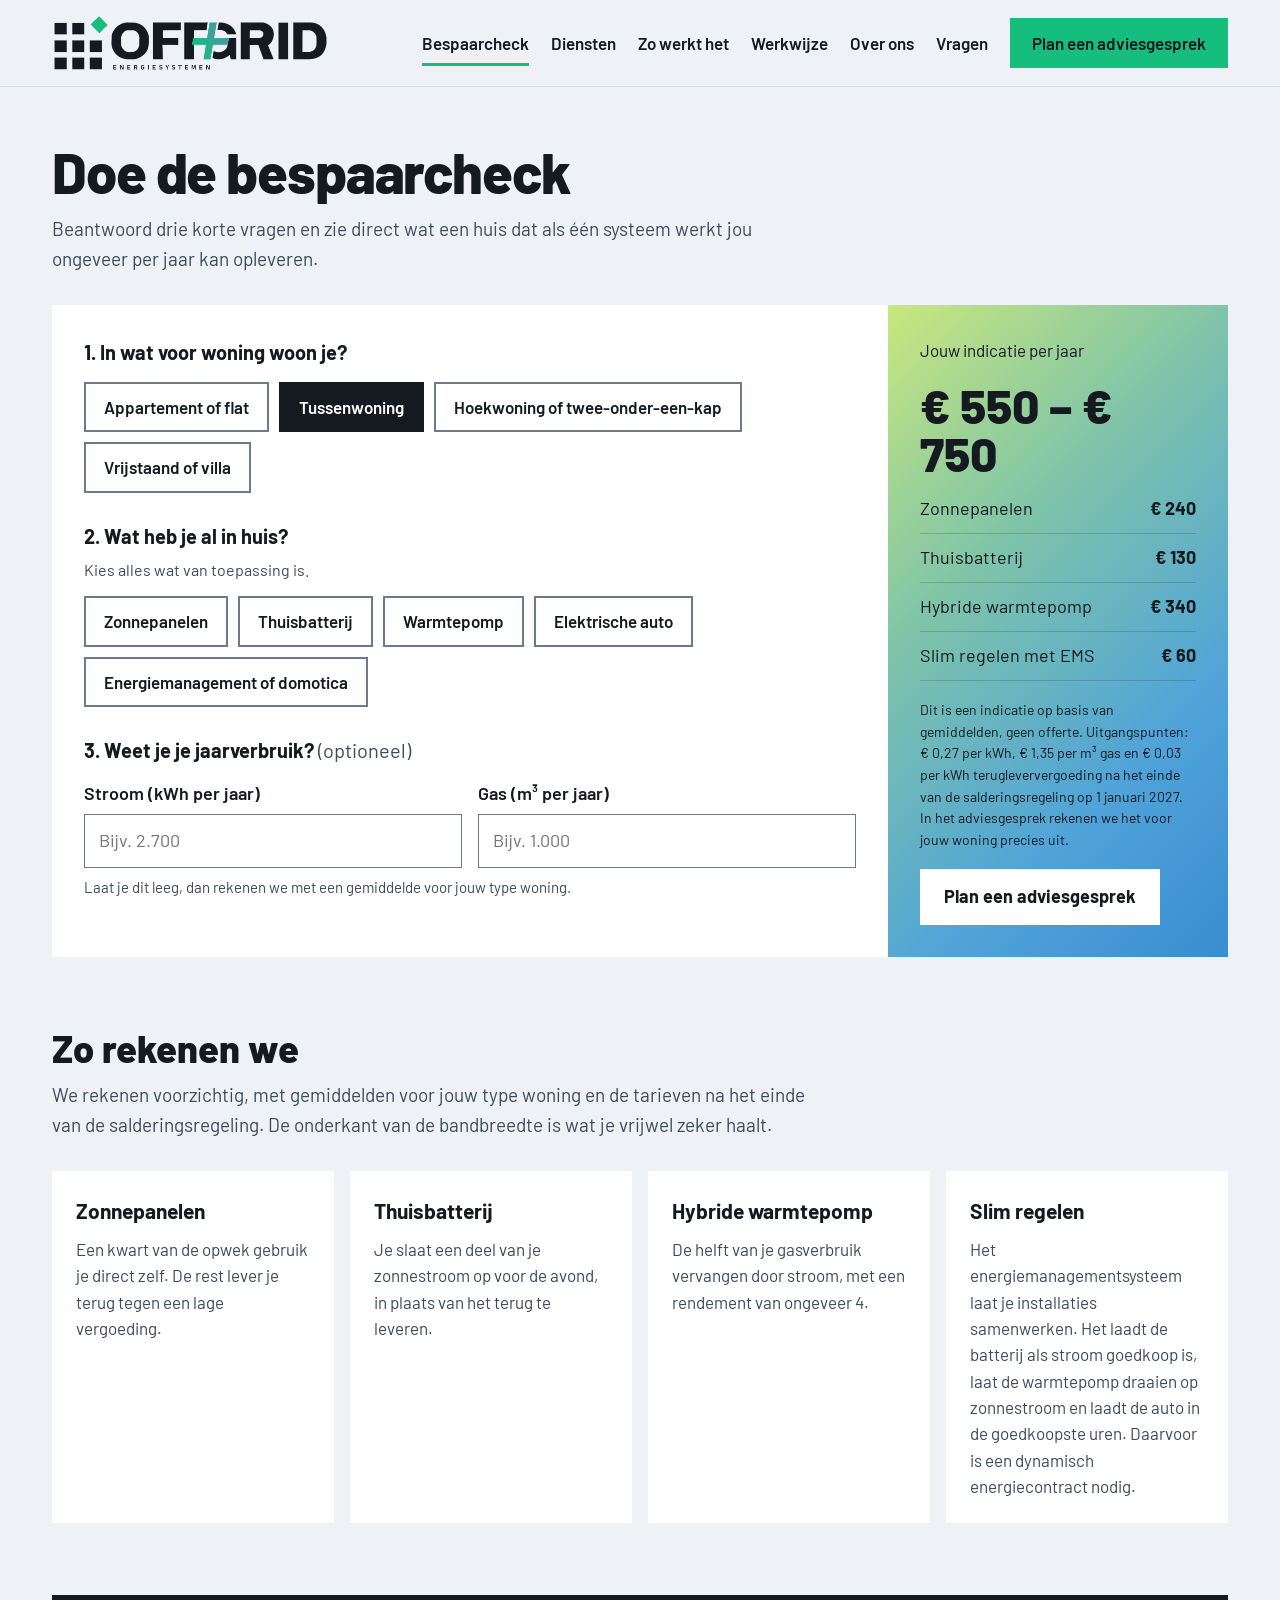
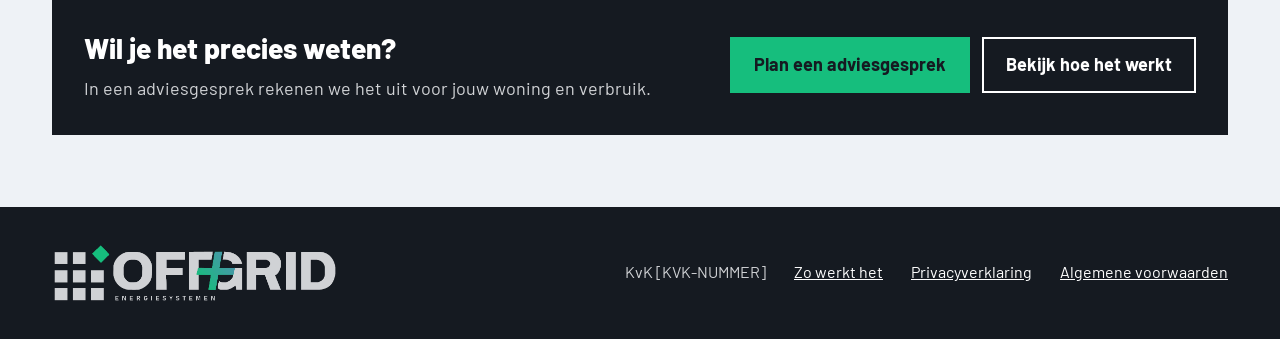
==== bespaarcheck.html @ 95ac4059 "Add files via upload" ====
<!doctype html>
<html lang="nl" class="no-js">
<head>
<meta charset="utf-8">
<meta name="viewport" content="width=device-width, initial-scale=1">
<title>Bespaarcheck | Off-grid Energiesystemen</title>
<meta name="description" content="Bereken in drie vragen wat zonnepanelen, een thuisbatterij, een warmtepomp en slim regelen jou per jaar kunnen opleveren.">
<meta name="theme-color" content="#151A21">
<link rel="icon" href="assets/images/favicon.svg" type="image/svg+xml">
<script>document.documentElement.className = document.documentElement.className.replace('no-js', 'js');</script>
<link rel="preconnect" href="https://fonts.googleapis.com">
<link rel="preconnect" href="https://fonts.gstatic.com" crossorigin>
<link rel="stylesheet" href="https://fonts.googleapis.com/css2?family=Barlow:wght@400;500;600;700;800&amp;display=swap">
<link rel="stylesheet" href="assets/css/style.css">
<script src="assets/js/main.js" defer></script>
</head>
<body>
<div class="og-root" style="font-family: 'Barlow', 'DIN Alternate', 'Helvetica Neue', sans-serif; color: #151A21; background: #EEF2F6; font-size: 18px; line-height: 1.55">

<header style="position: sticky; top: 0; z-index: 20; background: #EEF2F6; border-bottom: 1px solid #D3DCE5">
<div style="max-width: 1240px; margin: 0 auto; padding: 14px var(--gutter); display: flex; flex-wrap: wrap; align-items: center; justify-content: space-between; gap: 16px">
<a href="index.html" aria-label="Off-grid Energiesystemen, naar de homepage" style="display: block; line-height: 0">
<img src="assets/images/logo-licht.png" class="og-hdr-logo" alt="Off-grid Energiesystemen" style="height: 58px; width: auto">
</a>
<nav aria-label="Hoofdmenu" style="display: flex; flex-wrap: wrap; align-items: center; gap: 8px 22px; font-weight: 600; font-size: 17px">
<a class="og-navlink" href="bespaarcheck.html" aria-current="page" style="text-decoration: none; padding: 10px 0; box-shadow: inset 0 -3px 0 #16BE7D">Bespaarcheck</a>
<a class="og-navlink" href="index.html#diensten" style="text-decoration: none; padding: 10px 0">Diensten</a>
<a class="og-navlink" href="systeem.html" style="text-decoration: none; padding: 10px 0">Zo werkt het</a>
<a class="og-navlink" href="index.html#werkwijze" style="text-decoration: none; padding: 10px 0">Werkwijze</a>
<a class="og-navlink" href="index.html#over-ons" style="text-decoration: none; padding: 10px 0">Over ons</a>
<a class="og-navlink" href="index.html#vragen" style="text-decoration: none; padding: 10px 0">Vragen</a>
<a class="og-btn og-hdr-cta" href="index.html#contact" style="text-decoration: none; padding: 12px 22px; background: #16BE7D; color: #151A21"><span class="og-lg">Plan een adviesgesprek</span><span class="og-sm">Adviesgesprek</span></a>
</nav>
</div>
</header>

<main>
<section id="bespaarcheck" style="max-width: 1240px; margin: 0 auto; padding: 56px var(--gutter) 0">
<h1 style="margin: 0; font-size: clamp(36px, 4.6vw, 56px); line-height: 1.02; font-weight: 800; letter-spacing: -0.02em">Doe de bespaarcheck</h1>
<p style="margin: 14px 0 0; font-size: 19px; color: #3D4A5C; max-width: 40em">Beantwoord drie korte vragen en zie direct wat een huis dat als één systeem werkt jou ongeveer per jaar kan opleveren.</p>
<div style="margin-top: 32px; display: flex; flex-wrap: wrap; background: #FFFFFF">
<div style="flex: 999 1 520px; min-width: 0; padding: 32px; display: flex; flex-direction: column; gap: 28px">
<fieldset style="margin: 0; padding: 0; border: 0; min-width: 0">
<legend style="padding: 0; font-size: 20px; font-weight: 700">1. In wat voor woning woon je?</legend>
<div style="margin-top: 14px; display: flex; flex-wrap: wrap; gap: 10px">
<button type="button" class="bc-opt" data-type="flat" aria-pressed="false" style="font: inherit; font-weight: 600; font-size: 17px; min-height: 48px; padding: 10px 18px; cursor: pointer; background: #FFFFFF; color: #151A21; border: 2px solid #6B7A8C">Appartement of flat</button>
<button type="button" class="bc-opt" data-type="tussen" aria-pressed="true" style="font: inherit; font-weight: 600; font-size: 17px; min-height: 48px; padding: 10px 18px; cursor: pointer; background: #FFFFFF; color: #151A21; border: 2px solid #6B7A8C">Tussenwoning</button>
<button type="button" class="bc-opt" data-type="hoek" aria-pressed="false" style="font: inherit; font-weight: 600; font-size: 17px; min-height: 48px; padding: 10px 18px; cursor: pointer; background: #FFFFFF; color: #151A21; border: 2px solid #6B7A8C">Hoekwoning of twee-onder-een-kap</button>
<button type="button" class="bc-opt" data-type="vrij" aria-pressed="false" style="font: inherit; font-weight: 600; font-size: 17px; min-height: 48px; padding: 10px 18px; cursor: pointer; background: #FFFFFF; color: #151A21; border: 2px solid #6B7A8C">Vrijstaand of villa</button>
</div>
</fieldset>
<fieldset style="margin: 0; padding: 0; border: 0; min-width: 0">
<legend style="padding: 0; font-size: 20px; font-weight: 700">2. Wat heb je al in huis?</legend>
<p style="margin: 6px 0 0; color: #3D4A5C; font-size: 16px">Kies alles wat van toepassing is.</p>
<div style="margin-top: 14px; display: flex; flex-wrap: wrap; gap: 10px">
<button type="button" class="bc-opt" data-feat="pv" aria-pressed="false" style="font: inherit; font-weight: 600; font-size: 17px; min-height: 48px; padding: 10px 18px; cursor: pointer; background: #FFFFFF; color: #151A21; border: 2px solid #6B7A8C">Zonnepanelen</button>
<button type="button" class="bc-opt" data-feat="bat" aria-pressed="false" style="font: inherit; font-weight: 600; font-size: 17px; min-height: 48px; padding: 10px 18px; cursor: pointer; background: #FFFFFF; color: #151A21; border: 2px solid #6B7A8C">Thuisbatterij</button>
<button type="button" class="bc-opt" data-feat="wp" aria-pressed="false" style="font: inherit; font-weight: 600; font-size: 17px; min-height: 48px; padding: 10px 18px; cursor: pointer; background: #FFFFFF; color: #151A21; border: 2px solid #6B7A8C">Warmtepomp</button>
<button type="button" class="bc-opt" data-feat="ev" aria-pressed="false" style="font: inherit; font-weight: 600; font-size: 17px; min-height: 48px; padding: 10px 18px; cursor: pointer; background: #FFFFFF; color: #151A21; border: 2px solid #6B7A8C">Elektrische auto</button>
<button type="button" class="bc-opt" data-feat="ems" aria-pressed="false" style="font: inherit; font-weight: 600; font-size: 17px; min-height: 48px; padding: 10px 18px; cursor: pointer; background: #FFFFFF; color: #151A21; border: 2px solid #6B7A8C">Energiemanagement of domotica</button>
</div>
</fieldset>
<fieldset style="margin: 0; padding: 0; border: 0; min-width: 0">
<legend style="padding: 0; font-size: 20px; font-weight: 700">3. Weet je je jaarverbruik? <span style="font-weight: 400; color: #3D4A5C">(optioneel)</span></legend>
<div style="margin-top: 14px; display: grid; grid-template-columns: repeat(auto-fit, minmax(min(200px, 100%), 1fr)); gap: 16px">
<div style="display: flex; flex-direction: column; gap: 6px">
<label for="bc-kwh" style="font-weight: 600">Stroom (kWh per jaar)</label>
<input id="bc-kwh" type="number" inputmode="numeric" min="0" step="100" placeholder="Bijv. 2.700" style="font: inherit; padding: 12px 14px; border: 1px solid #6B7A8C; background: #FFFFFF; min-height: 48px; box-sizing: border-box">
</div>
<div style="display: flex; flex-direction: column; gap: 6px">
<label for="bc-gas" style="font-weight: 600">Gas (m³ per jaar)</label>
<input id="bc-gas" type="number" inputmode="numeric" min="0" step="50" placeholder="Bijv. 1.000" style="font: inherit; padding: 12px 14px; border: 1px solid #6B7A8C; background: #FFFFFF; min-height: 48px; box-sizing: border-box">
</div>
</div>
<p style="margin: 8px 0 0; color: #3D4A5C; font-size: 15px">Laat je dit leeg, dan rekenen we met een gemiddelde voor jouw type woning.</p>
</fieldset>
</div>
<div aria-live="polite" style="flex: 1 1 340px; min-width: 0; background: linear-gradient(135deg, #C9E77E 0%, #7FC4A9 35%, #4FA3D9 72%, #3A8DD0 100%); color: #151A21; padding: 32px; display: flex; flex-direction: column; gap: 18px">
<p style="margin: 0; font-size: 17px; color: #151A21">Jouw indicatie per jaar</p>
<p id="bc-range" style="margin: 0; font-size: clamp(36px, 4vw, 48px); line-height: 1; font-weight: 800; color: #151A21">&nbsp;</p>
<ul id="bc-lines" style="list-style: none; margin: 0; padding: 0; display: flex; flex-direction: column; gap: 10px"></ul>
<p id="bc-empty" hidden style="margin: 0; color: #151A21">Je hebt al veel in huis. De winst zit nu in de afstemming en het onderhoud van je installaties. In een adviesgesprek kijken we waar nog ruimte zit.</p>
<p style="margin: 0; font-size: 14px; color: #151A21">Dit is een indicatie op basis van gemiddelden, geen offerte. Uitgangspunten: <span id="bc-assump"></span>. In het adviesgesprek rekenen we het voor jouw woning precies uit.</p>
<a class="og-btn" href="index.html#contact" style="align-self: flex-start; text-decoration: none; font-weight: 700; padding: 14px 24px; background: #FFFFFF; color: #151A21">Plan een adviesgesprek</a>
</div>
</div>
</section>

<section id="uitgangspunten" style="max-width: 1240px; margin: 0 auto; padding: 72px var(--gutter) 0">
<h2 style="margin: 0; font-size: clamp(28px, 3vw, 38px); line-height: 1.05; font-weight: 800">Zo rekenen we</h2>
<p style="margin: 12px 0 0; font-size: 19px; color: #3D4A5C; max-width: 40em">We rekenen voorzichtig, met gemiddelden voor jouw type woning en de tarieven na het einde van de salderingsregeling. De onderkant van de bandbreedte is wat je vrijwel zeker haalt.</p>
<div style="margin-top: 32px; display: grid; grid-template-columns: repeat(auto-fit, minmax(min(280px, 100%), 1fr)); gap: 16px">
<div style="background: #FFFFFF; padding: 24px">
<h3 style="margin: 0; font-size: 21px; font-weight: 700">Zonnepanelen</h3>
<p style="margin: 8px 0 0; color: #3D4A5C; font-size: 17px">Een kwart van de opwek gebruik je direct zelf. De rest lever je terug tegen een lage vergoeding.</p>
</div>
<div style="background: #FFFFFF; padding: 24px">
<h3 style="margin: 0; font-size: 21px; font-weight: 700">Thuisbatterij</h3>
<p style="margin: 8px 0 0; color: #3D4A5C; font-size: 17px">Je slaat een deel van je zonnestroom op voor de avond, in plaats van het terug te leveren.</p>
</div>
<div style="background: #FFFFFF; padding: 24px">
<h3 style="margin: 0; font-size: 21px; font-weight: 700">Hybride warmtepomp</h3>
<p style="margin: 8px 0 0; color: #3D4A5C; font-size: 17px">De helft van je gasverbruik vervangen door stroom, met een rendement van ongeveer 4.</p>
</div>
<div style="background: #FFFFFF; padding: 24px">
<h3 style="margin: 0; font-size: 21px; font-weight: 700">Slim regelen</h3>
<p style="margin: 8px 0 0; color: #3D4A5C; font-size: 17px">Het energiemanagementsysteem laat je installaties samenwerken. Het laadt de batterij als stroom goedkoop is, laat de warmtepomp draaien op zonnestroom en laadt de auto in de goedkoopste uren. Daarvoor is een dynamisch energiecontract nodig.</p>
</div>
</div>
</section>

<section style="max-width: 1240px; margin: 0 auto; padding: 72px var(--gutter)">
<div style="background: #151A21; color: #FFFFFF; padding: 32px; display: flex; flex-wrap: wrap; align-items: center; justify-content: space-between; gap: 16px 32px">
<div><h2 style="margin: 0; font-size: 28px; font-weight: 800">Wil je het precies weten?</h2><p style="margin: 4px 0 0; color: #D0D2D5">In een adviesgesprek rekenen we het uit voor jouw woning en verbruik.</p></div>
<div style="display: flex; flex-wrap: wrap; gap: 12px">
<a class="og-btn" href="index.html#contact" style="text-decoration: none; padding: 14px 24px; background: #16BE7D; color: #151A21; font-weight: 700">Plan een adviesgesprek</a>
<a class="og-btn" href="systeem.html" style="text-decoration: none; padding: 12px 22px; border: 2px solid #FFFFFF; color: #FFFFFF; font-weight: 700">Bekijk hoe het werkt</a>
</div>
</div>
</section>

</main>

<footer style="background: #151A21; color: #D0D2D5">
<div style="max-width: 1240px; margin: 0 auto; padding: 36px var(--gutter); display: flex; flex-wrap: wrap; align-items: center; justify-content: space-between; gap: 32px">
<img src="assets/images/logo-donker.png" alt="Off-grid Energiesystemen" style="height: 60px; width: auto">
<div style="display: flex; flex-wrap: wrap; gap: 8px 28px; font-size: 16px">
<span>KvK [KVK-NUMMER]</span>
<a href="systeem.html" style="color: #FFFFFF">Zo werkt het</a>
<a href="#" style="color: #FFFFFF">Privacyverklaring</a>
<a href="#" style="color: #FFFFFF">Algemene voorwaarden</a>
</div>
</div>
</footer>

</div>
</body>
</html>
---- assets/css/style.css ----
*,*::before,*::after{box-sizing:border-box}
body{margin:0}
img,svg{max-width:100%}
html{scroll-behavior:smooth}
a{color:#151A21}a:hover{color:#1A6E9E}
a:focus-visible,button:focus-visible,input:focus-visible,select:focus-visible,textarea:focus-visible{outline:3px solid #1A6E9E;outline-offset:3px}
@media (prefers-reduced-motion: reduce){html{scroll-behavior:auto}}
@keyframes og-flow{to{stroke-dashoffset:-22}}
@keyframes og-spin{to{transform:rotate(360deg)}}
@keyframes og-pulse{0%,100%{opacity:1}50%{opacity:.25}}
@keyframes og-glow{0%,100%{transform:rotate(45deg) scale(1)}50%{transform:rotate(45deg) scale(1.12)}}
@keyframes og-in{from{opacity:0;translate:0 32px}to{opacity:1;translate:0 0}}
@keyframes og-grow{from{transform:scaleY(.2)}to{transform:scaleY(1)}}
@keyframes og-shine{0%,100%{opacity:1}50%{opacity:.55}}
@keyframes og-draw{0%{stroke-dashoffset:1}60%,100%{stroke-dashoffset:0}}
@keyframes og-dia{0%,100%{transform:rotate(45deg) scale(1)}50%{transform:rotate(45deg) scale(1.15)}}
.og-shine{animation:og-shine 3s ease-in-out infinite}
.og-draw{stroke-dasharray:1;animation:og-draw 4s ease-in-out infinite alternate}
.og-dia{transform-box:fill-box;transform-origin:center;animation:og-dia 3.2s ease-in-out infinite}
.og-root{--gutter:32px}
@media (max-width: 900px){.og-navlink{display:none}}
.og-sm{display:none}
@media (max-width: 600px){.og-lg{display:none}.og-sm{display:inline}.og-root{--gutter:20px}.og-hdr-logo{height:38px!important}.og-hdr-cta{padding:10px 14px!important}}
@media (max-width: 380px){.og-hdr-logo{height:32px!important}}
.og-faq summary{list-style:none;position:relative;padding-right:36px!important}
.og-faq summary::-webkit-details-marker{display:none}
.og-faq summary::after{content:"+";position:absolute;right:0;top:50%;translate:0 -50%;font-size:28px;font-weight:400;color:#1A6E9E}
.og-faq[open] summary::after{content:"\2212"}
.og-flow{animation:og-flow 1.1s linear infinite}
.og-spin{transform-box:view-box;animation:og-spin 9s linear infinite}
.og-fan{transform-box:view-box;transform-origin:376px 365px;animation:og-spin 2.4s linear infinite}
.og-pulse{animation:og-pulse 2.4s ease-in-out infinite}
.og-grow{transform-box:fill-box;transform-origin:bottom;animation:og-grow 2.8s ease-in-out infinite alternate}
.og-intro{animation:og-in .8s cubic-bezier(.2,.7,.2,1) both}
.og-lift{transition:transform .25s ease,box-shadow .25s ease}
.og-lift:hover{transform:translateY(-6px);box-shadow:0 18px 40px rgba(28,37,55,.14)}
.og-btn{transition:transform .2s ease,filter .2s ease}
.og-btn:hover{transform:translateY(-2px);filter:brightness(.92)}
.og-lift:hover .og-flow{animation-duration:.5s}
@media (prefers-reduced-motion: reduce){*,*::before,*::after{animation:none!important;transition:none!important}}

/* Scroll-animaties: elementen verschijnen zodra ze in beeld komen (zie main.js) */
/* Bespaarcheck: gekozen knoppen */
.bc-opt[aria-pressed="true"]{background:#151A21!important;color:#FFFFFF!important;border-color:#151A21!important}
.bc-opt[aria-pressed="true"]::before{content:"✓ "}
.bc-opt[data-type][aria-pressed="true"]::before{content:none}
.js .og-reveal{opacity:0;translate:0 28px;transition:opacity .7s ease,translate .7s cubic-bezier(.2,.7,.2,1)}
.js .og-reveal.is-visible{opacity:1;translate:0 0}
@media (prefers-reduced-motion: reduce){.js .og-reveal{opacity:1;translate:none}}
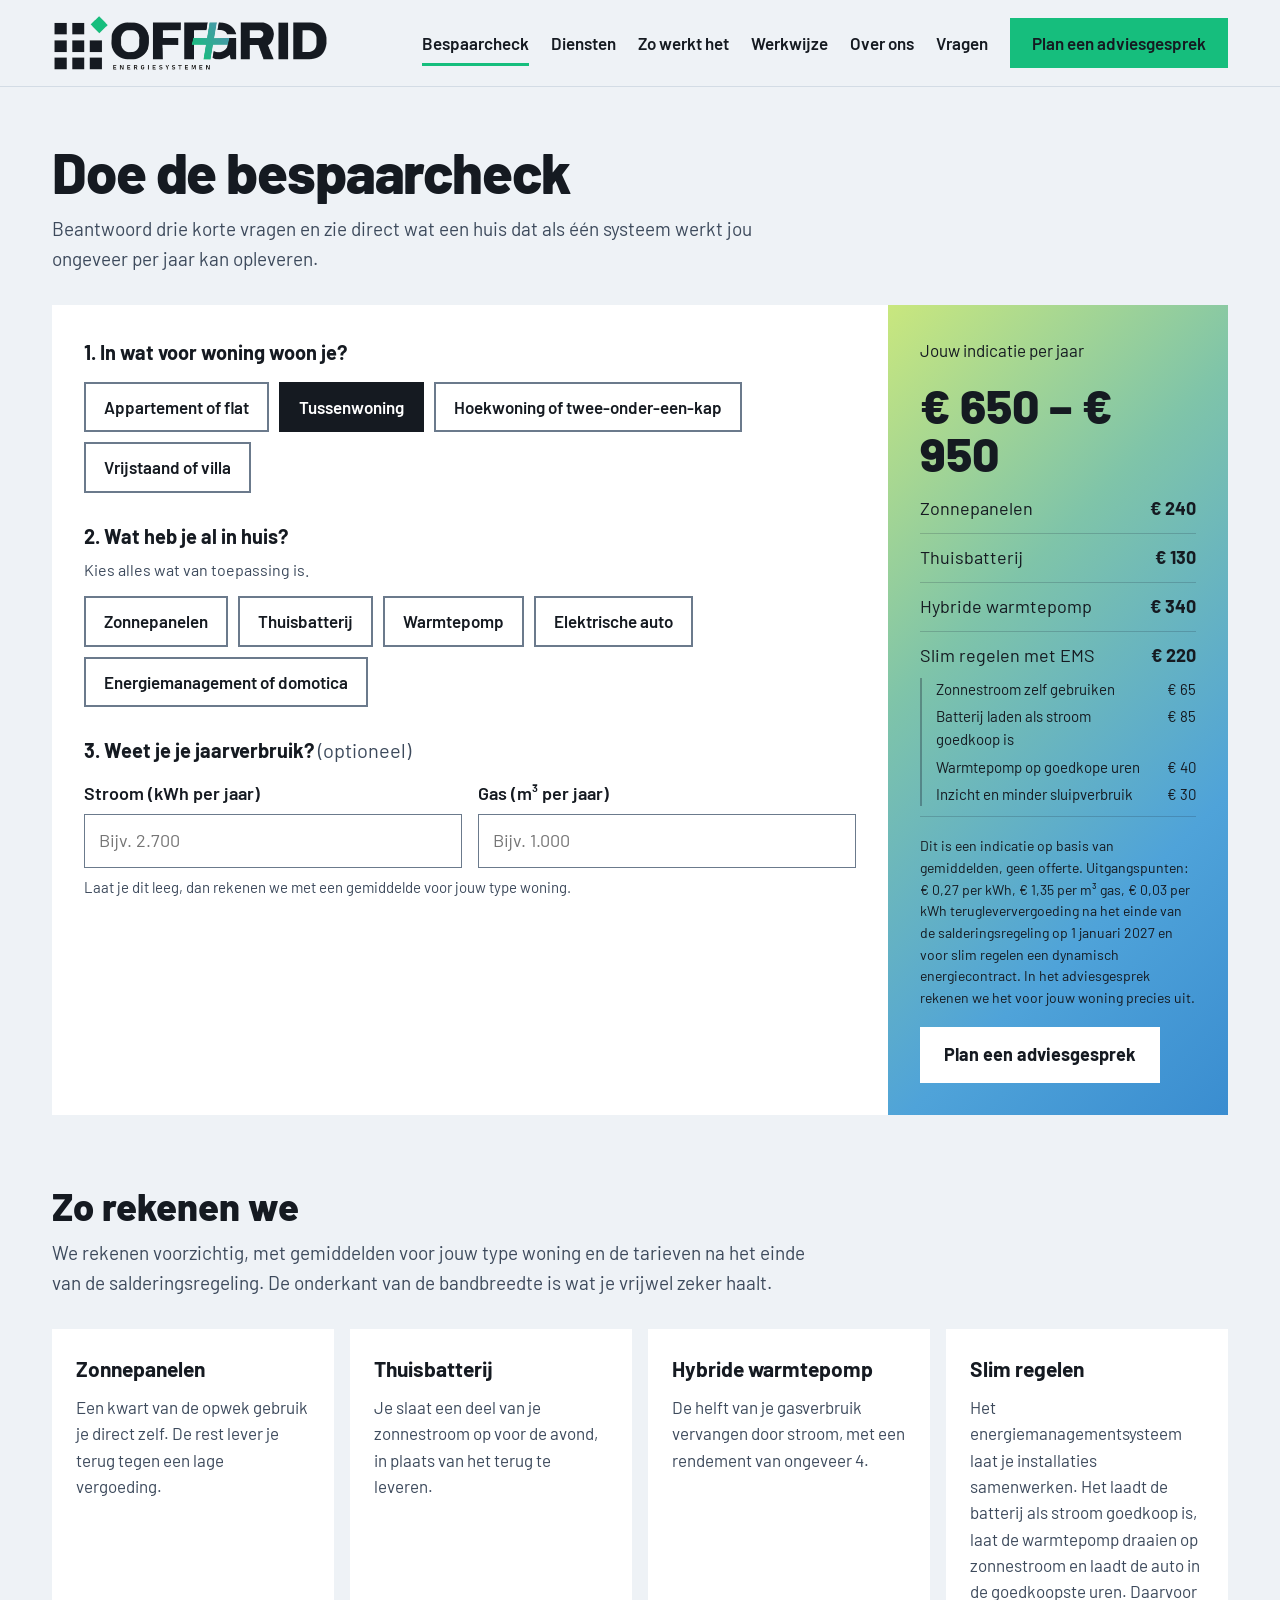
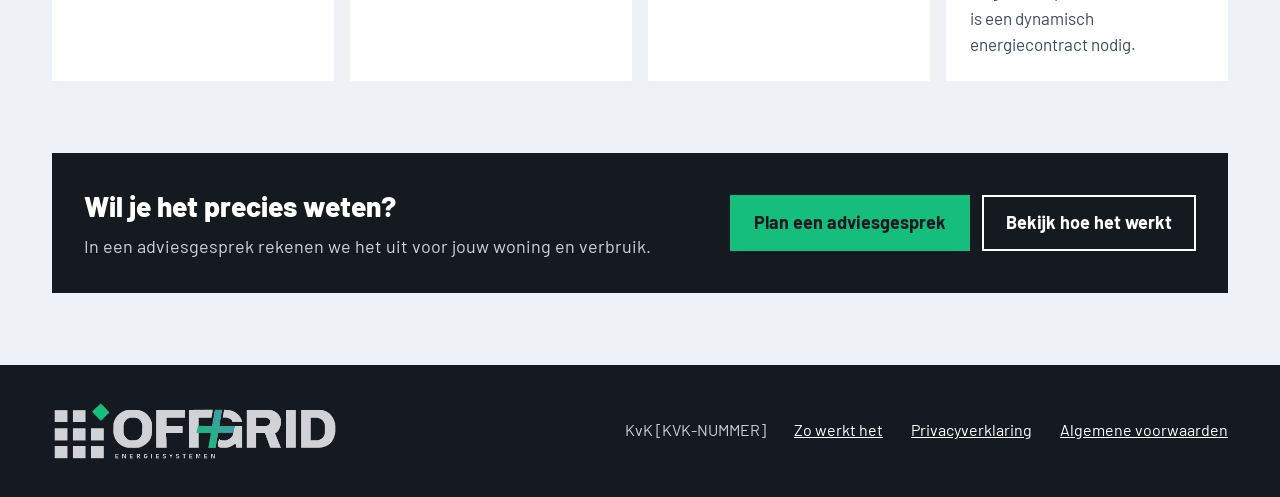
==== commit 07ff7f11: "Add files via upload" ====
--- a/bespaarcheck.html
+++ b/bespaarcheck.html
@@ -11,18 +11,18 @@
 <link rel="preconnect" href="https://fonts.googleapis.com">
 <link rel="preconnect" href="https://fonts.gstatic.com" crossorigin>
 <link rel="stylesheet" href="https://fonts.googleapis.com/css2?family=Barlow:wght@400;500;600;700;800&amp;display=swap">
-<link rel="stylesheet" href="assets/css/style.css">
-<script src="assets/js/main.js" defer></script>
+<link rel="stylesheet" href="assets/css/style.css?v=202610071200">
+<script src="assets/js/main.js?v=202610071200" defer></script>
 </head>
 <body>
 <div class="og-root" style="font-family: 'Barlow', 'DIN Alternate', 'Helvetica Neue', sans-serif; color: #151A21; background: #EEF2F6; font-size: 18px; line-height: 1.55">
 
 <header style="position: sticky; top: 0; z-index: 20; background: #EEF2F6; border-bottom: 1px solid #D3DCE5">
-<div style="max-width: 1240px; margin: 0 auto; padding: 14px var(--gutter); display: flex; flex-wrap: wrap; align-items: center; justify-content: space-between; gap: 16px">
+<div class="og-hdr-row" style="max-width: 1240px; margin: 0 auto; padding: 14px var(--gutter); display: flex; flex-wrap: wrap; align-items: center; justify-content: space-between; gap: 16px">
 <a href="index.html" aria-label="Off-grid Energiesystemen, naar de homepage" style="display: block; line-height: 0">
 <img src="assets/images/logo-licht.png" class="og-hdr-logo" alt="Off-grid Energiesystemen" style="height: 58px; width: auto">
 </a>
-<nav aria-label="Hoofdmenu" style="display: flex; flex-wrap: wrap; align-items: center; gap: 8px 22px; font-weight: 600; font-size: 17px">
+<nav class="og-nav" aria-label="Hoofdmenu" style="display: flex; flex-wrap: wrap; align-items: center; gap: 8px 22px; font-weight: 600; font-size: 17px">
 <a class="og-navlink" href="bespaarcheck.html" aria-current="page" style="text-decoration: none; padding: 10px 0; box-shadow: inset 0 -3px 0 #16BE7D">Bespaarcheck</a>
 <a class="og-navlink" href="index.html#diensten" style="text-decoration: none; padding: 10px 0">Diensten</a>
 <a class="og-navlink" href="systeem.html" style="text-decoration: none; padding: 10px 0">Zo werkt het</a>
@@ -30,8 +30,20 @@
 <a class="og-navlink" href="index.html#over-ons" style="text-decoration: none; padding: 10px 0">Over ons</a>
 <a class="og-navlink" href="index.html#vragen" style="text-decoration: none; padding: 10px 0">Vragen</a>
 <a class="og-btn og-hdr-cta" href="index.html#contact" style="text-decoration: none; padding: 12px 22px; background: #16BE7D; color: #151A21"><span class="og-lg">Plan een adviesgesprek</span><span class="og-sm">Adviesgesprek</span></a>
+<button type="button" class="og-burger" aria-controls="og-mobile-menu" aria-expanded="false" aria-label="Menu openen" style="width: 48px; height: 48px; padding: 0; align-items: center; justify-content: center; cursor: pointer; background: transparent; color: #151A21; border: 2px solid #151A21"><svg width="24" height="24" viewBox="0 0 24 24" fill="none" stroke="currentColor" stroke-width="2.5" stroke-linecap="round" aria-hidden="true"><path d="M4 7h16M4 12h16M4 17h16"></path></svg></button>
 </nav>
 </div>
+<nav id="og-mobile-menu" hidden class="og-mnav" aria-label="Mobiel menu" style="background: #EEF2F6; max-height: calc(100vh - 80px); overflow-y: auto; box-shadow: 0 12px 24px rgba(21,26,33,0.12)">
+<a href="index.html#besparen" style="display: block; padding: 14px var(--gutter); font-size: 19px; font-weight: 600; text-decoration: none; border-top: 1px solid #D3DCE5">Zo ga je besparen</a>
+<a href="bespaarcheck.html" aria-current="page" style="display: block; padding: 14px var(--gutter); font-size: 19px; font-weight: 600; text-decoration: none; border-top: 1px solid #D3DCE5; color: #1A6E9E">Bespaarcheck</a>
+<a href="systeem.html" style="display: block; padding: 14px var(--gutter); font-size: 19px; font-weight: 600; text-decoration: none; border-top: 1px solid #D3DCE5">Zo werkt het</a>
+<a href="index.html#diensten" style="display: block; padding: 14px var(--gutter); font-size: 19px; font-weight: 600; text-decoration: none; border-top: 1px solid #D3DCE5">Diensten</a>
+<a href="index.html#werkwijze" style="display: block; padding: 14px var(--gutter); font-size: 19px; font-weight: 600; text-decoration: none; border-top: 1px solid #D3DCE5">Werkwijze</a>
+<a href="index.html#normen" style="display: block; padding: 14px var(--gutter); font-size: 19px; font-weight: 600; text-decoration: none; border-top: 1px solid #D3DCE5">Veiligheid en normen</a>
+<a href="index.html#over-ons" style="display: block; padding: 14px var(--gutter); font-size: 19px; font-weight: 600; text-decoration: none; border-top: 1px solid #D3DCE5">Over ons</a>
+<a href="index.html#vragen" style="display: block; padding: 14px var(--gutter); font-size: 19px; font-weight: 600; text-decoration: none; border-top: 1px solid #D3DCE5">Veelgestelde vragen</a>
+<a href="index.html#contact" style="display: block; padding: 14px var(--gutter); font-size: 19px; font-weight: 600; text-decoration: none; border-top: 1px solid #D3DCE5">Contact</a>
+</nav>
 </header>
 
 <main>
--- a/assets/css/style.css
+++ b/assets/css/style.css
@@ -18,10 +18,16 @@
 .og-draw{stroke-dasharray:1;animation:og-draw 4s ease-in-out infinite alternate}
 .og-dia{transform-box:fill-box;transform-origin:center;animation:og-dia 3.2s ease-in-out infinite}
 .og-root{--gutter:32px}
-@media (max-width: 900px){.og-navlink{display:none}}
+.og-burger{display:none}
+@media (min-width: 901px){.og-mnav{display:none!important}}
+@media (max-width: 900px){.og-navlink{display:none}.og-burger{display:inline-flex}.og-nav{gap:8px!important}}
 .og-sm{display:none}
-@media (max-width: 600px){.og-lg{display:none}.og-sm{display:inline}.og-root{--gutter:20px}.og-hdr-logo{height:38px!important}.og-hdr-cta{padding:10px 14px!important}}
-@media (max-width: 380px){.og-hdr-logo{height:32px!important}}
+@media (max-width: 600px){.og-lg{display:none}.og-sm{display:inline}.og-root{--gutter:20px}.og-hdr-logo{height:32px!important}.og-hdr-cta{padding:9px 10px!important;font-size:15px}.og-burger{width:44px!important;height:44px!important}.og-nav{gap:6px!important}.og-hdr-row{gap:10px!important}}
+@media (max-width: 380px){.og-hdr-logo{height:27px!important}}
+.og-hot{transition:border-color .2s ease}
+.og-hot span{transition:scale .2s ease}
+.og-hot:hover span{scale:1.35!important}
+.og-hot{z-index:1}
 .og-faq summary{list-style:none;position:relative;padding-right:36px!important}
 .og-faq summary::-webkit-details-marker{display:none}
 .og-faq summary::after{content:"+";position:absolute;right:0;top:50%;translate:0 -50%;font-size:28px;font-weight:400;color:#1A6E9E}
@@ -44,6 +50,14 @@
 .bc-opt[aria-pressed="true"]{background:#151A21!important;color:#FFFFFF!important;border-color:#151A21!important}
 .bc-opt[aria-pressed="true"]::before{content:"✓ "}
 .bc-opt[data-type][aria-pressed="true"]::before{content:none}
+/* Team: hotspots en tabs */
+[hidden]{display:none!important}
+#team-person:not([hidden]){display:flex}
+.og-dot{animation:og-pulse 2.4s ease-in-out infinite;box-shadow:0 0 0 4px rgba(22,190,125,0.35);transition:scale .2s ease}
+.og-hot:hover .og-dot{scale:1.35}
+.og-hot[aria-pressed="true"] .og-dot{animation:none;scale:1.2;background:#FFFFFF;border-color:#16BE7D;box-shadow:0 0 0 3px #16BE7D}
+.og-hot{z-index:1}
+.og-tab[aria-selected="true"]{background:#151A21!important;color:#FFFFFF!important;border-color:#151A21!important}
 .js .og-reveal{opacity:0;translate:0 28px;transition:opacity .7s ease,translate .7s cubic-bezier(.2,.7,.2,1)}
 .js .og-reveal.is-visible{opacity:1;translate:0 0}
 @media (prefers-reduced-motion: reduce){.js .og-reveal{opacity:1;translate:none}}
